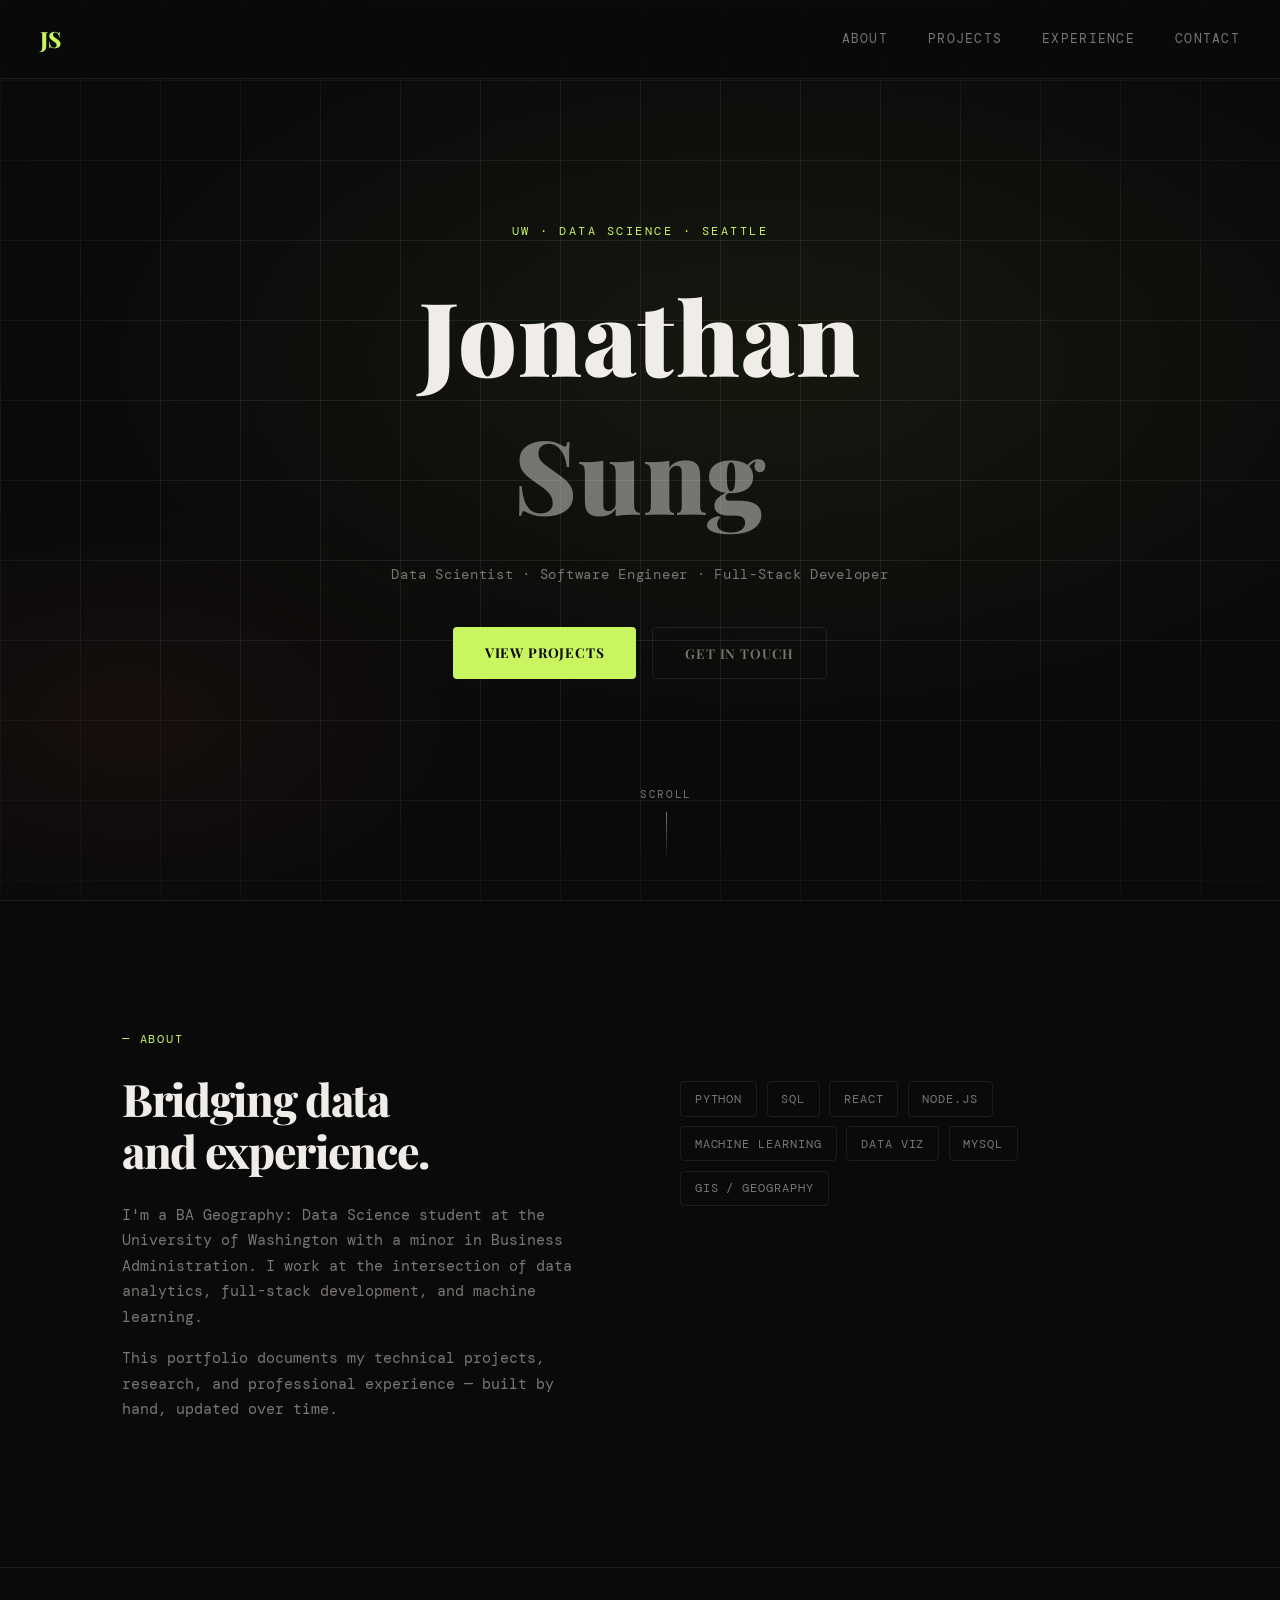
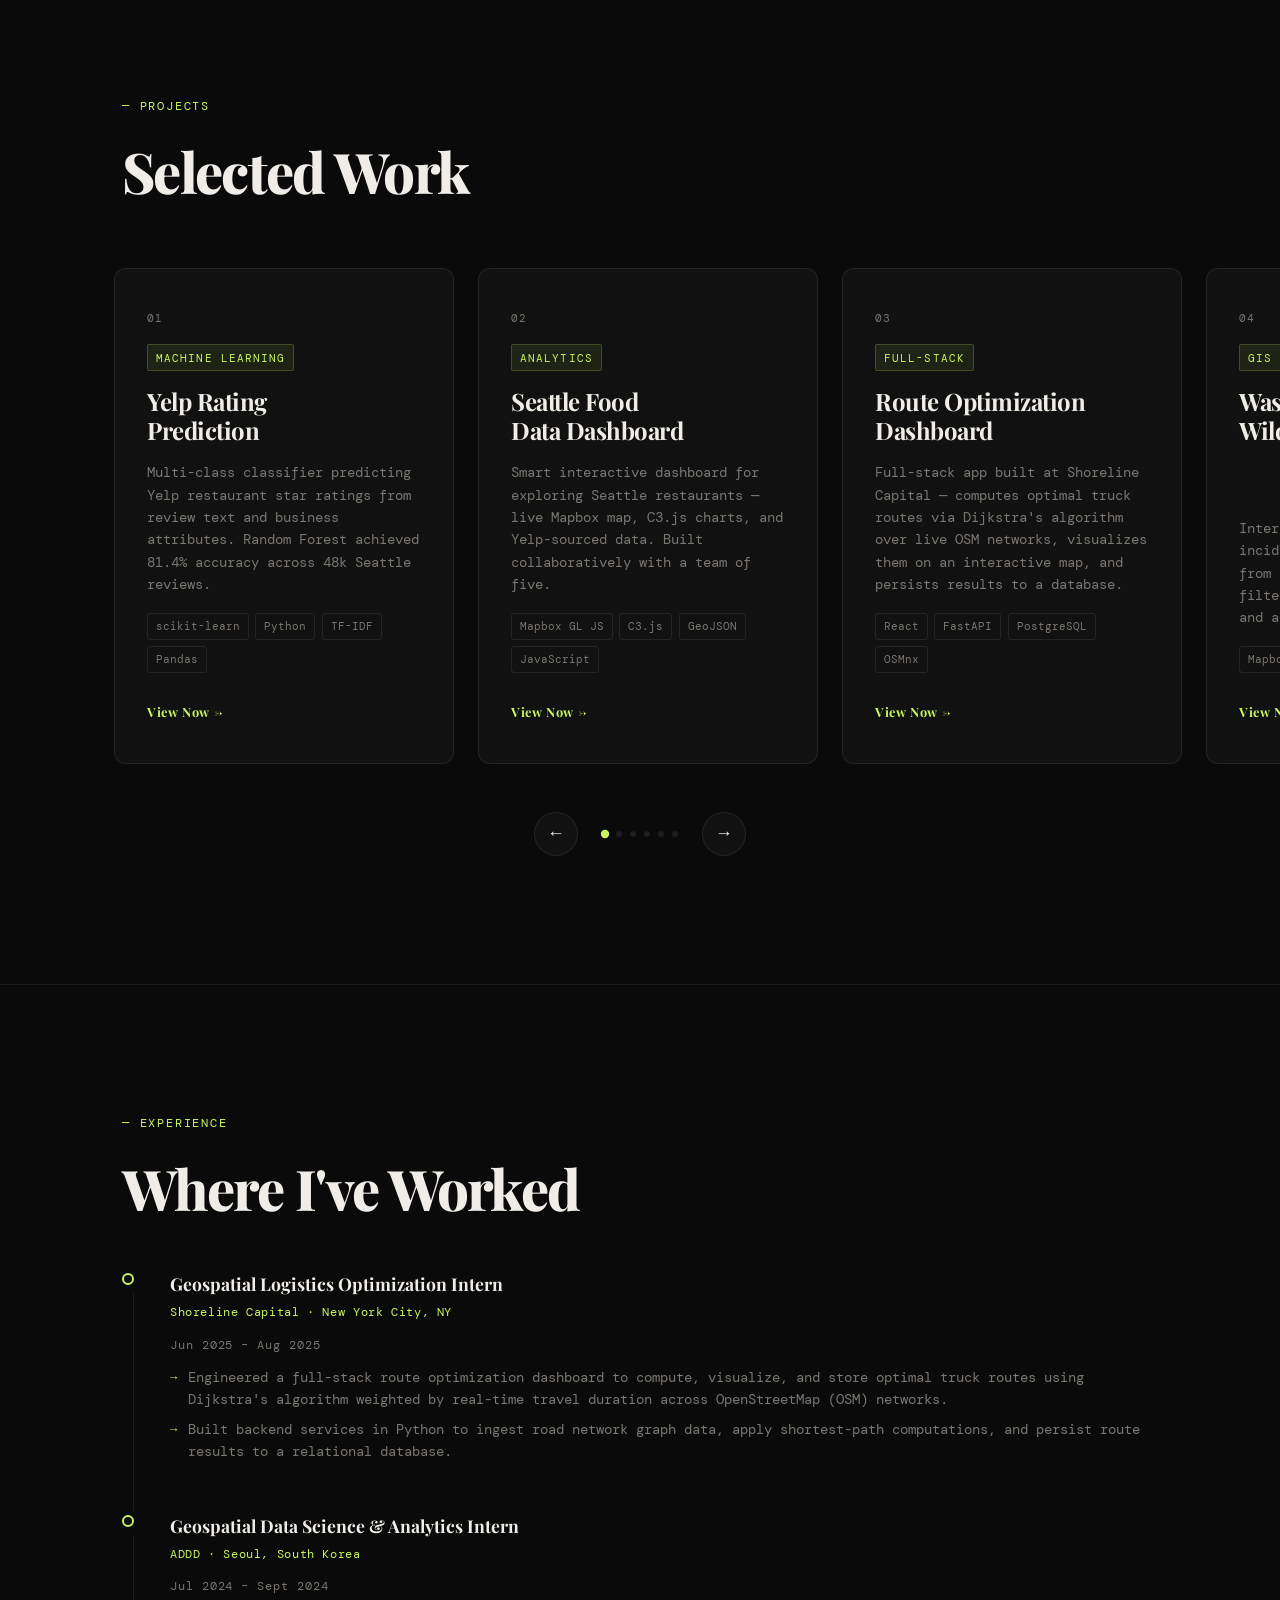
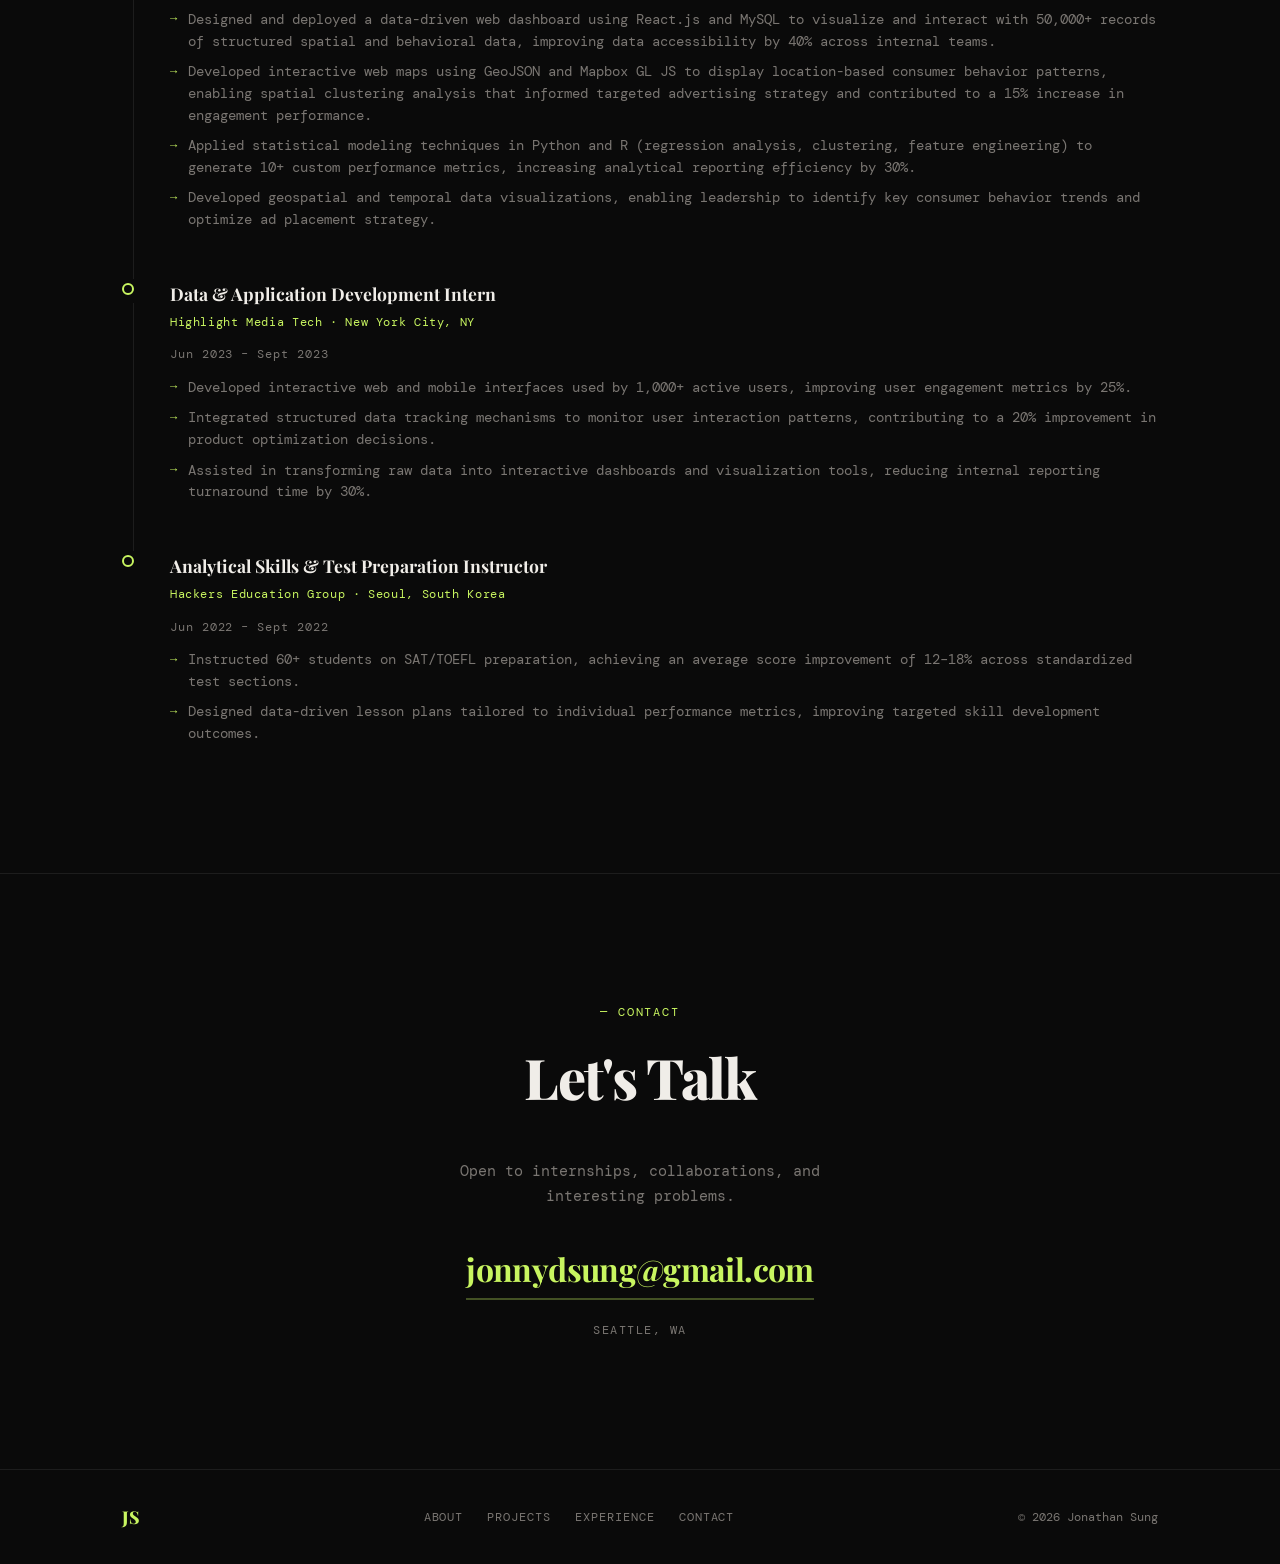
==== index.html @ 372e8bd2 "portfolio work and project update" ====
<!DOCTYPE html>
<html lang="en">
<head>
  <meta charset="UTF-8" />
  <meta name="viewport" content="width=device-width, initial-scale=1" />
  <title>Jonathan Sung — Portfolio</title>
  <link rel="preconnect" href="https://fonts.googleapis.com" />
  <link rel="preconnect" href="https://fonts.gstatic.com" crossorigin />
  <link href="https://fonts.googleapis.com/css2?family=Playfair+Display:ital,wght@0,700;0,800;0,900;1,700&family=DM+Mono:ital,wght@0,300;0,400;1,300&display=swap" rel="stylesheet" />
  <link rel="stylesheet" href="css/style.css" />
</head>
<body>
<div class="site-wrapper">

  <!-- NAV -->
  <nav class="nav" id="nav">
    <a href="index.html" class="nav-logo">JS</a>
    <ul class="nav-links">
      <li><a href="#about">About</a></li>
      <li><a href="#projects">Projects</a></li>
      <li><a href="#experience">Experience</a></li>
      <li><a href="#contact">Contact</a></li>
    </ul>
    <button class="nav-toggle" id="navToggle" aria-label="Toggle menu">
      <span></span><span></span><span></span>
    </button>
  </nav>

  <!-- MOBILE MENU -->
  <div class="mobile-menu" id="mobileMenu">
    <ul>
      <li><a href="#about" class="mobile-link">About</a></li>
      <li><a href="#projects" class="mobile-link">Projects</a></li>
      <li><a href="#experience" class="mobile-link">Experience</a></li>
      <li><a href="#contact" class="mobile-link">Contact</a></li>
    </ul>
  </div>

  <!-- HERO -->
  <header class="hero" id="home">
    <div class="hero-bg">
      <div class="grid-overlay"></div>
    </div>
    <div class="hero-content">
      <p class="hero-eyebrow reveal">UW · Data Science · Seattle</p>
      <h1 class="hero-name reveal delay-1">Jonathan<br/><span class="hero-name-dim">Sung</span></h1>
      <p class="hero-tagline reveal delay-2">Data Scientist · Software Engineer · Full-Stack Developer</p>
      <div class="hero-cta reveal delay-3">
        <a href="#projects" class="btn-primary">View Projects</a>
        <a href="#contact" class="btn-outline">Get in Touch</a>
      </div>
    </div>
    <div class="hero-scroll reveal delay-4">
      <span>scroll</span>
      <div class="scroll-line"></div>
    </div>
  </header>

  <!-- ABOUT -->
  <section class="about" id="about">
    <div class="container">
      <div class="section-label">— About</div>
      <div class="about-grid">
        <div class="about-text">
          <h2>Bridging data<br/>and experience.</h2>
          <p>I'm a BA Geography: Data Science student at the University of Washington with a minor in Business Administration. I work at the intersection of data analytics, full-stack development, and machine learning.</p>
          <p>This portfolio documents my technical projects, research, and professional experience — built by hand, updated over time.</p>
        </div>
        <div class="about-skills">
          <div class="skill-tag">Python</div>
          <div class="skill-tag">SQL</div>
          <div class="skill-tag">React</div>
          <div class="skill-tag">Node.js</div>
          <div class="skill-tag">Machine Learning</div>
          <div class="skill-tag">Data Viz</div>
          <div class="skill-tag">MySQL</div>
          <div class="skill-tag">GIS / Geography</div>
        </div>
      </div>
    </div>
  </section>

  <!-- PROJECTS CAROUSEL -->
  <section class="projects" id="projects">
    <div class="container">
      <div class="section-label">— Projects</div>
      <h2 class="section-title">Selected Work</h2>
    </div>

    <div class="carousel-wrapper">
      <div class="carousel-track" id="carouselTrack">

        <div class="project-card" data-index="0">
          <div class="card-number">01</div>
          <div class="card-tag">Machine Learning</div>
          <h3>Yelp Rating<br/>Prediction</h3>
          <p>Multi-class classifier predicting Yelp restaurant star ratings from review text and business attributes. Random Forest achieved 81.4% accuracy across 48k Seattle reviews.</p>
          <div class="card-stack">
            <span>scikit-learn</span><span>Python</span><span>TF-IDF</span><span>Pandas</span>
          </div>
          <a href="pages/project-ml.html" class="card-btn">View Now →</a>
        </div>

        <div class="project-card" data-index="1">
          <div class="card-number">02</div>
          <div class="card-tag">Analytics</div>
          <h3>Seattle Food<br/>Data Dashboard</h3>
          <p>Smart interactive dashboard for exploring Seattle restaurants — live Mapbox map, C3.js charts, and Yelp-sourced data. Built collaboratively with a team of five.</p>
          <div class="card-stack">
            <span>Mapbox GL JS</span><span>C3.js</span><span>GeoJSON</span><span>JavaScript</span>
          </div>
          <a href="pages/project-dashboard.html" class="card-btn">View Now →</a>
        </div>

        <div class="project-card" data-index="2">
          <div class="card-number">03</div>
          <div class="card-tag">Full-Stack</div>
          <h3>Route Optimization<br/>Dashboard</h3>
          <p>Full-stack app built at Shoreline Capital — computes optimal truck routes via Dijkstra's algorithm over live OSM networks, visualizes them on an interactive map, and persists results to a database.</p>
          <div class="card-stack">
            <span>React</span><span>FastAPI</span><span>PostgreSQL</span><span>OSMnx</span>
          </div>
          <a href="pages/project-fullstack.html" class="card-btn">View Now →</a>
        </div>

        <div class="project-card" data-index="3">
          <div class="card-number">04</div>
          <div class="card-tag">GIS / Geography</div>
          <h3>Washington State<br/>Wildfires Map</h3>
          <p>Interactive web map of wildfire incidents across Washington State from 2008–2025, with year filtering, color-coded fire sizes, and a linked incident table.</p>
          <div class="card-stack">
            <span>Mapbox GL JS</span><span>GeoJSON</span><span>JavaScript</span>
          </div>
          <a href="pages/project-geo.html" class="card-btn">View Now →</a>
        </div>

        <div class="project-card" data-index="4">
          <div class="card-number">05</div>
          <div class="card-tag">GIS / Geography</div>
          <h3>US COVID-19<br/>Choropleth Map</h3>
          <p>County-level choropleth map of 2020 US COVID-19 rates built with Mapbox GL JS, GeoJSON, and an Albers Equal Area projection. Hover tooltips, color legend, and two live map views.</p>
          <div class="card-stack">
            <span>Mapbox GL JS</span><span>GeoJSON</span><span>JavaScript</span>
          </div>
          <a href="pages/project-covidmap.html" class="card-btn">View Now →</a>
        </div>

        <div class="project-card" data-index="5">
          <div class="card-number">06</div>
          <div class="card-tag">GIS / Geography</div>
          <h3>GreenSpace<br/>Finder</h3>
          <p>Community WebGIS app for discovering Seattle parks, trails, and gardens — with walking distances, amenity filters, and accessibility planning powered by Mapbox and Turf.js.</p>
          <div class="card-stack">
            <span>Mapbox GL JS</span><span>Turf.js</span><span>GeoJSON</span>
          </div>
          <a href="pages/project-greenspace.html" class="card-btn">View Now →</a>
        </div>

      </div>

      <!-- Controls -->
      <div class="carousel-controls">
        <button class="carousel-btn" id="prevBtn" aria-label="Previous">&#8592;</button>
        <div class="carousel-dots" id="carouselDots"></div>
        <button class="carousel-btn" id="nextBtn" aria-label="Next">&#8594;</button>
      </div>
    </div>
  </section>

  <!-- EXPERIENCE -->
  <section class="experience" id="experience">
    <div class="container">
      <div class="section-label">— Experience</div>
      <h2 class="section-title">Where I've Worked</h2>
      <div class="timeline">

        <!-- Shoreline Capital -->
        <div class="timeline-item">
          <div class="timeline-marker"></div>
          <div class="timeline-body">
            <div class="timeline-role">Geospatial Logistics Optimization Intern</div>
            <div class="timeline-company">Shoreline Capital · New York City, NY</div>
            <div class="timeline-date">Jun 2025 – Aug 2025</div>
            <ul class="timeline-bullets">
              <li>Engineered a full-stack route optimization dashboard to compute, visualize, and store optimal truck routes using Dijkstra's algorithm weighted by real-time travel duration across OpenStreetMap (OSM) networks.</li>
              <li>Built backend services in Python to ingest road network graph data, apply shortest-path computations, and persist route results to a relational database.</li>
            </ul>
          </div>
        </div>

        <!-- ADDD -->
        <div class="timeline-item">
          <div class="timeline-marker"></div>
          <div class="timeline-body">
            <div class="timeline-role">Geospatial Data Science &amp; Analytics Intern</div>
            <div class="timeline-company">ADDD · Seoul, South Korea</div>
            <div class="timeline-date">Jul 2024 – Sept 2024</div>
            <ul class="timeline-bullets">
              <li>Designed and deployed a data-driven web dashboard using React.js and MySQL to visualize and interact with 50,000+ records of structured spatial and behavioral data, improving data accessibility by 40% across internal teams.</li>
              <li>Developed interactive web maps using GeoJSON and Mapbox GL JS to display location-based consumer behavior patterns, enabling spatial clustering analysis that informed targeted advertising strategy and contributed to a 15% increase in engagement performance.</li>
              <li>Applied statistical modeling techniques in Python and R (regression analysis, clustering, feature engineering) to generate 10+ custom performance metrics, increasing analytical reporting efficiency by 30%.</li>
              <li>Developed geospatial and temporal data visualizations, enabling leadership to identify key consumer behavior trends and optimize ad placement strategy.</li>
            </ul>
          </div>
        </div>

        <!-- Highlight Media Tech -->
        <div class="timeline-item">
          <div class="timeline-marker"></div>
          <div class="timeline-body">
            <div class="timeline-role">Data &amp; Application Development Intern</div>
            <div class="timeline-company">Highlight Media Tech · New York City, NY</div>
            <div class="timeline-date">Jun 2023 – Sept 2023</div>
            <ul class="timeline-bullets">
              <li>Developed interactive web and mobile interfaces used by 1,000+ active users, improving user engagement metrics by 25%.</li>
              <li>Integrated structured data tracking mechanisms to monitor user interaction patterns, contributing to a 20% improvement in product optimization decisions.</li>
              <li>Assisted in transforming raw data into interactive dashboards and visualization tools, reducing internal reporting turnaround time by 30%.</li>
            </ul>
          </div>
        </div>

        <!-- Hackers Education Group -->
        <div class="timeline-item">
          <div class="timeline-marker"></div>
          <div class="timeline-body">
            <div class="timeline-role">Analytical Skills &amp; Test Preparation Instructor</div>
            <div class="timeline-company">Hackers Education Group · Seoul, South Korea</div>
            <div class="timeline-date">Jun 2022 – Sept 2022</div>
            <ul class="timeline-bullets">
              <li>Instructed 60+ students on SAT/TOEFL preparation, achieving an average score improvement of 12–18% across standardized test sections.</li>
              <li>Designed data-driven lesson plans tailored to individual performance metrics, improving targeted skill development outcomes.</li>
            </ul>
          </div>
        </div>

      </div>
    </div>
  </section>

  <!-- CONTACT -->
  <section class="contact" id="contact">
    <div class="container">
      <div class="section-label">— Contact</div>
      <h2 class="section-title">Let's Talk</h2>
      <p class="contact-sub">Open to internships, collaborations, and interesting problems.</p>
      <a href="mailto:jonnydsung@gmail.com" class="contact-email">jonnydsung@gmail.com</a>
      <p class="contact-location">Seattle, WA</p>
    </div>
  </section>

  <!-- FOOTER -->
  <footer class="footer">
    <div class="container footer-inner">
      <span class="footer-logo">JS</span>
      <nav class="footer-nav">
        <a href="#about">About</a>
        <a href="#projects">Projects</a>
        <a href="#experience">Experience</a>
        <a href="#contact">Contact</a>
      </nav>
      <span class="footer-copy">© 2026 Jonathan Sung</span>
    </div>
  </footer>

</div><!-- /.site-wrapper -->
  <script src="js/main.js"></script>
</body>
</html>
---- css/style.css ----
/* ── Reset & Base ──────────────────────────────── */
*, *::before, *::after { box-sizing: border-box; margin: 0; padding: 0; }

:root {
  --bg: #0a0a0a;
  --surface: #111111;
  --surface2: #1a1a1a;
  --border: rgba(255,255,255,0.08);
  --text: #f0ede8;
  --muted: #7a7672;
  --accent: #c8f560;
  --accent2: #f56040;
  --font-display: 'Playfair Display', serif;
  --font-mono: 'DM Mono', monospace;
  --radius: 12px;
  --transition: 0.35s cubic-bezier(0.4, 0, 0.2, 1);
}

html { scroll-behavior: smooth; }

body {
  background: var(--bg);
  color: var(--text);
  font-family: var(--font-mono);
  font-size: 15px;
  line-height: 1.7;
  /* overflow-x:hidden intentionally NOT set here — on body it creates an implicit
     block formatting context that also clips overflow-y, cutting descenders (g, y)
     on large headings. Use overflow-x:clip on .site-wrapper instead. */
}
.site-wrapper {
  /* overflow:clip does NOT create a BFC, so no accidental y-axis clipping */
  overflow-x: clip;
  width: 100%;
}

a { color: inherit; text-decoration: none; }
.container { max-width: 1100px; margin: 0 auto; padding: 0 2rem; }

/* ── Nav ────────────────────────────────────────── */
.nav {
  position: fixed; top: 0; left: 0; right: 0; z-index: 100;
  display: flex; align-items: center; justify-content: space-between;
  padding: 1.25rem 2.5rem;
  background: rgba(10,10,10,0.85);
  backdrop-filter: blur(14px);
  border-bottom: 1px solid var(--border);
  transition: var(--transition);
}
.nav.scrolled { padding: 0.9rem 2.5rem; }
.nav-logo {
  font-family: var(--font-display);
  font-size: 1.4rem;
  font-weight: 800;
  color: var(--accent);
  letter-spacing: -0.02em;
}
.nav-links { display: flex; gap: 2.5rem; list-style: none; }
.nav-links a {
  font-family: var(--font-mono);
  font-size: 0.8rem;
  letter-spacing: 0.1em;
  text-transform: uppercase;
  color: var(--muted);
  transition: color var(--transition);
}
.nav-links a:hover { color: var(--accent); }

.nav-toggle {
  display: none; flex-direction: column; gap: 5px;
  background: none; border: none; cursor: pointer; padding: 4px;
}
.nav-toggle span {
  display: block; width: 24px; height: 2px;
  background: var(--text);
  transition: var(--transition);
}

/* ── Mobile Menu ───────────────────────────────── */
.mobile-menu {
  position: fixed; top: 0; left: 0; right: 0; bottom: 0;
  z-index: 99; background: var(--bg);
  display: flex; align-items: center; justify-content: center;
  opacity: 0; pointer-events: none;
  transition: opacity var(--transition);
}
.mobile-menu.open { opacity: 1; pointer-events: all; }
.mobile-menu ul { list-style: none; text-align: center; }
.mobile-menu ul li { margin: 1.5rem 0; }
.mobile-link {
  font-family: var(--font-display);
  font-size: 2.5rem;
  font-weight: 700;
  color: var(--text);
  transition: color var(--transition);
}
.mobile-link:hover { color: var(--accent); }

/* ── Hero ───────────────────────────────────────── */
.hero {
  position: relative; min-height: 100vh;
  display: flex; align-items: center; justify-content: center;
  /* overflow removed — was clipping descenders on hero-name */
  padding: 0 2rem;
}
.hero-bg {
  position: absolute; inset: 0; overflow: hidden; /* overflow isolated here */
  background: radial-gradient(ellipse 80% 60% at 60% 40%, rgba(200,245,96,0.06) 0%, transparent 70%),
              radial-gradient(ellipse 50% 40% at 10% 80%, rgba(245,96,64,0.05) 0%, transparent 60%);
}
.grid-overlay {
  position: absolute; inset: 0;
  background-image:
    linear-gradient(var(--border) 1px, transparent 1px),
    linear-gradient(90deg, var(--border) 1px, transparent 1px);
  background-size: 80px 80px;
  mask-image: radial-gradient(ellipse 90% 80% at 50% 50%, black 30%, transparent 100%);
}
.hero-content {
  position: relative; z-index: 2;
  width: 100%;
  max-width: 100%;
  text-align: center;
  padding: 0 2rem;
}
.hero-eyebrow {
  font-family: var(--font-mono);
  font-size: 0.78rem;
  letter-spacing: 0.2em;
  text-transform: uppercase;
  color: var(--accent);
  margin-bottom: 1.5rem;
}
.hero-name {
  font-family: var(--font-display);
  font-size: clamp(3rem, 8vw, 7rem);
  font-weight: 900;
  /* line-height: 1.35 gives descenders (g, y, j) full clearance below baseline */
  line-height: 1.35;
  letter-spacing: 0.01em;
  margin-bottom: 1.25rem;
  color: var(--text);
  text-align: center;
  width: 100%;
  overflow: visible;
  display: block;
}
.hero-name-dim { opacity: 0.45; }
.hero-tagline {
  font-size: 0.9rem; color: var(--muted);
  letter-spacing: 0.05em; margin-bottom: 2.5rem;
}
.hero-cta { display: flex; gap: 1rem; justify-content: center; flex-wrap: wrap; }

.btn-primary {
  background: var(--accent); color: #0a0a0a;
  font-family: var(--font-display); font-weight: 700;
  font-size: 0.85rem; letter-spacing: 0.06em; text-transform: uppercase;
  padding: 0.85rem 2rem; border-radius: 4px;
  transition: transform 0.2s, box-shadow 0.2s;
}
.btn-primary:hover { transform: translateY(-2px); box-shadow: 0 8px 24px rgba(200,245,96,0.3); }

.btn-outline {
  border: 1px solid var(--border);
  font-family: var(--font-display); font-weight: 600;
  font-size: 0.85rem; letter-spacing: 0.06em; text-transform: uppercase;
  padding: 0.85rem 2rem; border-radius: 4px; color: var(--muted);
  transition: border-color var(--transition), color var(--transition);
}
.btn-outline:hover { border-color: var(--text); color: var(--text); }

.hero-scroll {
  position: absolute; bottom: 2.5rem; left: 50%; transform: translateX(-50%);
  display: flex; flex-direction: column; align-items: center; gap: 0.5rem;
  color: var(--muted); font-size: 0.7rem; letter-spacing: 0.15em; text-transform: uppercase;
}
.scroll-line {
  width: 1px; height: 48px;
  background: linear-gradient(to bottom, var(--muted), transparent);
  animation: scrollPulse 2s ease-in-out infinite;
}
@keyframes scrollPulse {
  0%, 100% { opacity: 0.4; transform: scaleY(1); }
  50% { opacity: 1; transform: scaleY(1.2); }
}

/* ── Section shared ─────────────────────────────── */
.section-label {
  font-family: var(--font-mono); font-size: 0.75rem;
  letter-spacing: 0.15em; text-transform: uppercase;
  color: var(--accent); margin-bottom: 1.5rem;
}
.section-title {
  font-family: var(--font-display);
  font-size: clamp(2rem, 5vw, 3.5rem);
  font-weight: 800; letter-spacing: -0.03em;
  /* FIX: line-height with padding-bottom prevents descender clipping on section titles */
  line-height: 1.1;
  padding-bottom: 0.05em;
  margin-bottom: 3rem;
}

/* ── About ──────────────────────────────────────── */
.about {
  padding: 8rem 0;
  border-top: 1px solid var(--border);
}
.about-grid {
  display: grid; grid-template-columns: 1fr 1fr; gap: 5rem; align-items: start;
}
.about-text h2 {
  font-family: var(--font-display);
  font-size: clamp(1.8rem, 4vw, 2.8rem);
  font-weight: 800; letter-spacing: -0.03em;
  line-height: 1.15;
  padding-bottom: 0.05em; /* FIX: descender safety */
  margin-bottom: 1.5rem;
}
.about-text p { color: var(--muted); margin-bottom: 1rem; }
.about-skills {
  display: flex; flex-wrap: wrap; gap: 0.6rem; align-content: start; padding-top: 0.5rem;
}
.skill-tag {
  font-family: var(--font-mono); font-size: 0.75rem;
  letter-spacing: 0.08em; text-transform: uppercase;
  border: 1px solid var(--border); border-radius: 4px;
  padding: 0.4rem 0.85rem; color: var(--muted);
  transition: border-color var(--transition), color var(--transition);
}
.skill-tag:hover { border-color: var(--accent); color: var(--accent); }

/* ── Projects Carousel ──────────────────────────── */
.projects {
  padding: 8rem 0;
  border-top: 1px solid var(--border);
  /* overflow:hidden removed — it clipped card hover animations and text descenders */
}
.projects .container { margin-bottom: 3rem; }

.carousel-wrapper { position: relative; }

.carousel-track {
  display: flex;
  gap: 1.5rem;
  padding: 1rem 2rem 2rem;
  overflow-x: auto;
  scroll-behavior: smooth;
  scrollbar-width: none;
  cursor: grab;
  -webkit-overflow-scrolling: touch;
}
.carousel-track::-webkit-scrollbar { display: none; }
.carousel-track.grabbing { cursor: grabbing; }

.carousel-track::before,
.carousel-track::after {
  content: ''; flex: 0 0 calc((100vw - 1100px) / 2 - 2rem);
  min-width: 0;
}

.project-card {
  flex: 0 0 340px;
  background: var(--surface);
  border: 1px solid var(--border);
  border-radius: var(--radius);
  padding: 2.5rem 2rem;
  display: flex; flex-direction: column; gap: 1rem;
  transition: border-color var(--transition), transform var(--transition), box-shadow var(--transition);
  position: relative; overflow: hidden;
}
.project-card::before {
  content: ''; position: absolute;
  top: 0; left: 0; right: 0; height: 2px;
  background: linear-gradient(90deg, var(--accent), transparent);
  opacity: 0; transition: opacity var(--transition);
}
.project-card:hover {
  border-color: rgba(200,245,96,0.25);
  transform: translateY(-4px);
  box-shadow: 0 20px 48px rgba(0,0,0,0.5);
}
.project-card:hover::before { opacity: 1; }

.card-number {
  font-family: var(--font-mono); font-size: 0.7rem;
  color: var(--muted); letter-spacing: 0.1em;
}
.card-tag {
  display: inline-block;
  font-family: var(--font-mono); font-size: 0.68rem;
  letter-spacing: 0.1em; text-transform: uppercase;
  color: var(--accent); background: rgba(200,245,96,0.08);
  border: 1px solid rgba(200,245,96,0.2);
  border-radius: 2px; padding: 0.2rem 0.5rem;
  width: fit-content;
}
.project-card h3 {
  font-family: var(--font-display);
  font-size: 1.5rem; font-weight: 700;
  line-height: 1.2; letter-spacing: -0.02em; /* FIX: was 1.15, nudged up */
  padding-bottom: 0.05em; /* FIX: descender safety */
  flex-grow: 1;
}
.project-card p { color: var(--muted); font-size: 0.85rem; line-height: 1.65; }
.card-stack { display: flex; flex-wrap: wrap; gap: 0.4rem; margin-top: auto; }
.card-stack span {
  font-family: var(--font-mono); font-size: 0.68rem;
  color: var(--muted); border: 1px solid var(--border);
  border-radius: 3px; padding: 0.2rem 0.5rem;
}
.card-btn {
  display: inline-block; margin-top: 0.75rem;
  font-family: var(--font-display); font-weight: 700;
  font-size: 0.8rem; letter-spacing: 0.05em;
  color: var(--accent);
  transition: letter-spacing var(--transition);
}
.card-btn:hover { letter-spacing: 0.12em; }

/* Carousel controls */
.carousel-controls {
  display: flex; align-items: center; justify-content: center;
  gap: 1.5rem; padding: 1rem 0 0;
}
.carousel-btn {
  width: 44px; height: 44px;
  background: var(--surface); border: 1px solid var(--border);
  border-radius: 50%; color: var(--text);
  font-size: 1.1rem; cursor: pointer;
  display: flex; align-items: center; justify-content: center;
  transition: background var(--transition), border-color var(--transition);
}
.carousel-btn:hover { background: var(--surface2); border-color: var(--accent); color: var(--accent); }
.carousel-dots { display: flex; gap: 0.5rem; }
.dot {
  width: 6px; height: 6px; border-radius: 50%;
  background: var(--border); cursor: pointer;
  transition: background var(--transition), transform var(--transition);
}
.dot.active { background: var(--accent); transform: scale(1.4); }

/* ── Experience ─────────────────────────────────── */
.experience {
  padding: 8rem 0;
  border-top: 1px solid var(--border);
}
.timeline { display: flex; flex-direction: column; gap: 0; }
.timeline-item {
  display: grid; grid-template-columns: 24px 1fr;
  gap: 1.5rem; padding-bottom: 3rem; position: relative;
}
.timeline-item:last-child { padding-bottom: 0; }
.timeline-item:not(:last-child)::after {
  content: '';
  position: absolute; left: 11px; top: 24px; bottom: 0;
  width: 1px; background: var(--border);
}
.timeline-marker {
  width: 12px; height: 12px; border-radius: 50%;
  border: 2px solid var(--accent); background: var(--bg);
  margin-top: 4px; flex-shrink: 0;
}
.timeline-role {
  font-family: var(--font-display); font-weight: 700;
  font-size: 1.1rem; margin-bottom: 0.2rem;
}
.timeline-company {
  font-family: var(--font-mono); font-size: 0.78rem;
  color: var(--accent); letter-spacing: 0.05em;
  margin-bottom: 0.75rem;
}
.timeline-body p { color: var(--muted); font-size: 0.88rem; }
.timeline-date {
  font-family: var(--font-mono); font-size: 0.72rem;
  color: var(--muted); letter-spacing: 0.08em;
  margin-bottom: 0.75rem;
}
.timeline-bullets {
  list-style: none; padding: 0; margin: 0;
  display: flex; flex-direction: column; gap: 0.55rem;
}
.timeline-bullets li {
  color: var(--muted); font-size: 0.85rem; line-height: 1.6;
  padding-left: 1.1rem; position: relative;
}
.timeline-bullets li::before {
  content: "\2192";
  position: absolute; left: 0;
  color: var(--accent); font-size: 0.75rem;
  top: 0.05em;
}

/* ── Contact ────────────────────────────────────── */
.contact {
  padding: 8rem 0;
  border-top: 1px solid var(--border);
  text-align: center;
}
.contact-sub { color: var(--muted); max-width: 420px; margin: 0 auto 2rem; }
.contact-email {
  display: inline-block;
  font-family: var(--font-display); font-weight: 700;
  font-size: clamp(1.2rem, 3vw, 2rem);
  letter-spacing: -0.02em;
  color: var(--accent);
  border-bottom: 2px solid rgba(200,245,96,0.3);
  padding-bottom: 2px;
  transition: border-color var(--transition);
}
.contact-email:hover { border-color: var(--accent); }
.contact-location {
  font-family: var(--font-mono); font-size: 0.78rem;
  color: var(--muted); letter-spacing: 0.12em;
  text-transform: uppercase; margin-top: 1.25rem;
}

/* ── Footer ─────────────────────────────────────── */
.footer {
  border-top: 1px solid var(--border);
  padding: 2rem 0;
}
.footer-inner {
  display: flex; align-items: center; justify-content: space-between; flex-wrap: wrap; gap: 1rem;
}
.footer-logo {
  font-family: var(--font-display); font-weight: 800;
  font-size: 1.1rem; color: var(--accent);
}
.footer-nav { display: flex; gap: 1.5rem; }
.footer-nav a {
  font-size: 0.75rem; color: var(--muted); letter-spacing: 0.08em; text-transform: uppercase;
  transition: color var(--transition);
}
.footer-nav a:hover { color: var(--text); }
.footer-copy { font-size: 0.75rem; color: var(--muted); }

/* ── Reveal animations ──────────────────────────── */
.reveal {
  opacity: 0; transform: translateY(24px);
  transition: opacity 0.7s ease, transform 0.7s ease;
}
.reveal.visible { opacity: 1; transform: translateY(0); }
.delay-1 { transition-delay: 0.15s; }
.delay-2 { transition-delay: 0.3s; }
.delay-3 { transition-delay: 0.45s; }
.delay-4 { transition-delay: 0.6s; }

/* ── Responsive ─────────────────────────────────── */
@media (max-width: 768px) {
  .nav-links { display: none; }
  .nav-toggle { display: flex; }
  .about-grid { grid-template-columns: 1fr; gap: 2.5rem; }
  .project-card { flex: 0 0 280px; }
  .carousel-track::before, .carousel-track::after { flex: 0 0 1rem; }
  .footer-inner { flex-direction: column; text-align: center; }
  .footer-nav { justify-content: center; }
}

/* ── Project page styles ────────────────────────── */
.project-hero {
  padding: 10rem 0 5rem;
  border-bottom: 1px solid var(--border);
}
.back-link {
  display: inline-flex; align-items: center; gap: 0.5rem;
  font-family: var(--font-mono); font-size: 0.75rem;
  letter-spacing: 0.12em; text-transform: uppercase;
  color: var(--muted); margin-bottom: 3rem;
  transition: color var(--transition);
}
.back-link:hover { color: var(--accent); }
.project-tag {
  display: inline-block;
  font-family: var(--font-mono); font-size: 0.7rem;
  letter-spacing: 0.12em; text-transform: uppercase;
  color: var(--accent); background: rgba(200,245,96,0.08);
  border: 1px solid rgba(200,245,96,0.2);
  border-radius: 3px; padding: 0.25rem 0.6rem;
  margin-bottom: 1.5rem;
}
.project-title {
  font-family: var(--font-display); font-weight: 800;
  font-size: clamp(2.5rem, 7vw, 5rem);
  letter-spacing: -0.04em;
  line-height: 1.1;
  margin-bottom: 1.5rem;
  color: var(--text);
}
.project-subtitle { color: var(--muted); max-width: 520px; line-height: 1.7; }
.project-meta {
  display: flex; flex-wrap: wrap; gap: 2rem; margin-top: 3rem;
}
.meta-item { display: flex; flex-direction: column; gap: 0.25rem; }
.meta-label {
  font-family: var(--font-mono); font-size: 0.65rem;
  letter-spacing: 0.14em; text-transform: uppercase; color: var(--muted);
}
.meta-value {
  font-family: var(--font-display); font-weight: 700; font-size: 0.95rem;
}
.project-body { padding: 5rem 0; }
.project-body h2 {
  font-family: var(--font-display); font-weight: 800;
  font-size: 1.8rem; letter-spacing: -0.02em;
  line-height: 1.1; padding-bottom: 0.05em;
  margin-bottom: 1rem;
}
.project-body p { color: var(--muted); margin-bottom: 1.5rem; max-width: 680px; }
.placeholder-image {
  width: 100%; aspect-ratio: 16/7;
  background: var(--surface);
  border: 1px solid var(--border); border-radius: var(--radius);
  display: flex; align-items: center; justify-content: center;
  margin: 3rem 0;
  color: var(--muted); font-family: var(--font-mono); font-size: 0.8rem;
  letter-spacing: 0.1em;
}
.tech-list { display: flex; flex-wrap: wrap; gap: 0.6rem; margin-bottom: 3rem; }
.tech-item {
  font-family: var(--font-mono); font-size: 0.75rem;
  border: 1px solid var(--border); border-radius: 4px;
  padding: 0.35rem 0.75rem; color: var(--muted);
}
.project-nav {
  display: flex; justify-content: space-between; align-items: center;
  border-top: 1px solid var(--border); padding: 2.5rem 0;
  margin-top: 4rem;
}
.project-nav a {
  font-family: var(--font-display); font-weight: 700;
  font-size: 0.85rem; letter-spacing: 0.04em; color: var(--muted);
  transition: color var(--transition);
}
.project-nav a:hover { color: var(--accent); }

/* ── Project page extras ────────────────────────── */
.project-live-links {
  display: flex; flex-wrap: wrap; gap: 0.75rem;
  margin: 2rem 0 3rem;
}
.live-link {
  display: inline-flex; align-items: center; gap: 0.5rem;
  font-family: var(--font-display); font-weight: 700;
  font-size: 0.82rem; letter-spacing: 0.05em; text-transform: uppercase;
  background: var(--accent); color: #0a0a0a;
  padding: 0.7rem 1.4rem; border-radius: 4px;
  transition: transform 0.2s, box-shadow 0.2s;
}
.live-link:hover { transform: translateY(-2px); box-shadow: 0 8px 24px rgba(200,245,96,0.3); }
.live-link.outline {
  background: transparent; color: var(--text);
  border: 1px solid var(--border);
}
.live-link.outline:hover { border-color: var(--accent); color: var(--accent); box-shadow: none; }

.project-two-col {
  display: grid; grid-template-columns: 1fr 1fr; gap: 3rem;
  margin-bottom: 3rem;
}
.project-two-col h2 { margin-top: 0; }

.feature-list {
  list-style: none; padding: 0; margin: 0 0 3rem;
  display: flex; flex-direction: column; gap: 0.6rem;
}
.feature-list li {
  color: var(--muted); font-size: 0.88rem; line-height: 1.6;
  padding-left: 1.2rem; position: relative;
}
.feature-list li::before {
  content: "\2192";
  position: absolute; left: 0;
  color: var(--accent); font-size: 0.75rem; top: 0.07em;
}

.credit-block {
  background: var(--surface); border: 1px solid var(--border);
  border-radius: var(--radius); padding: 1.5rem 2rem;
  margin-bottom: 3rem;
}
.credit-block p {
  color: var(--muted); font-size: 0.85rem; margin-bottom: 0.4rem;
}
.credit-block p:last-child { margin-bottom: 0; }
.credit-block a { color: var(--accent); text-decoration: underline; text-underline-offset: 3px; }

.project-body h2 { margin-top: 2.5rem; }
.project-body h2:first-of-type { margin-top: 0; }

@media (max-width: 768px) {
  .project-two-col { grid-template-columns: 1fr; gap: 0; }
}
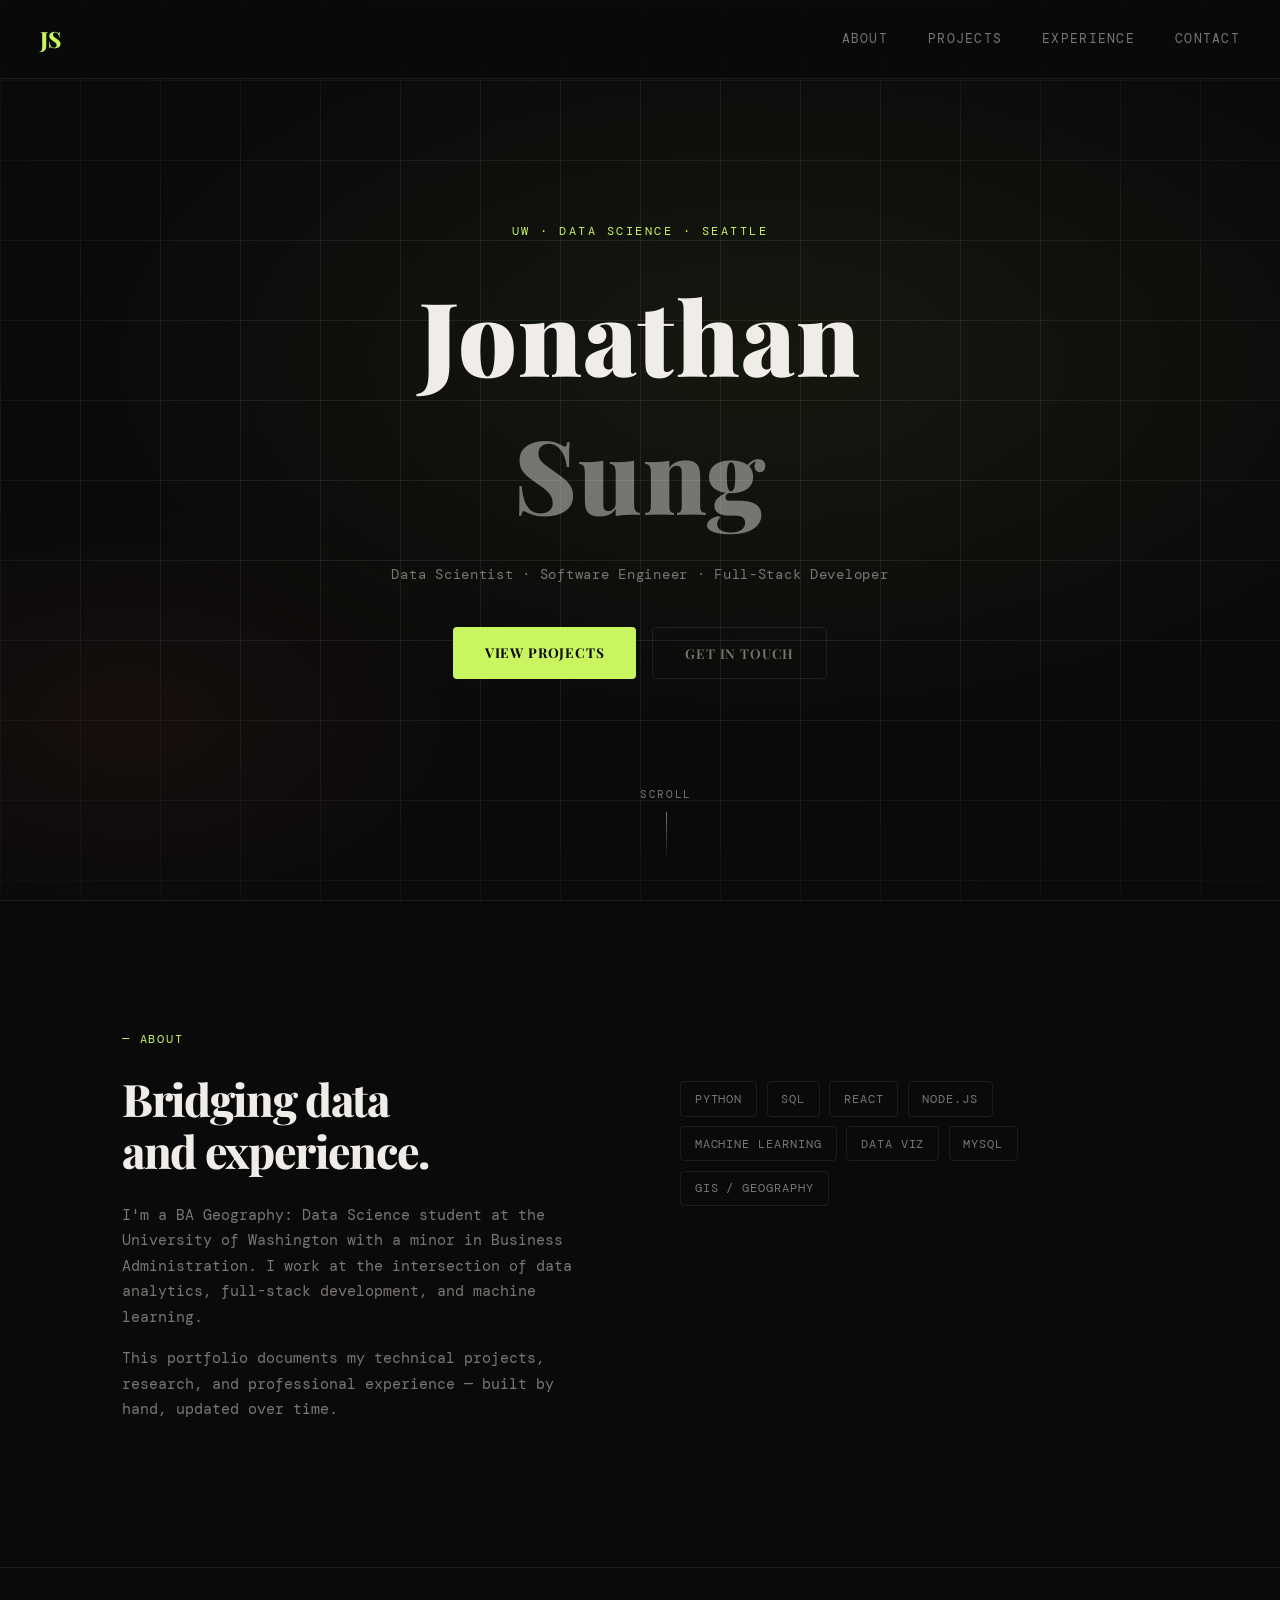
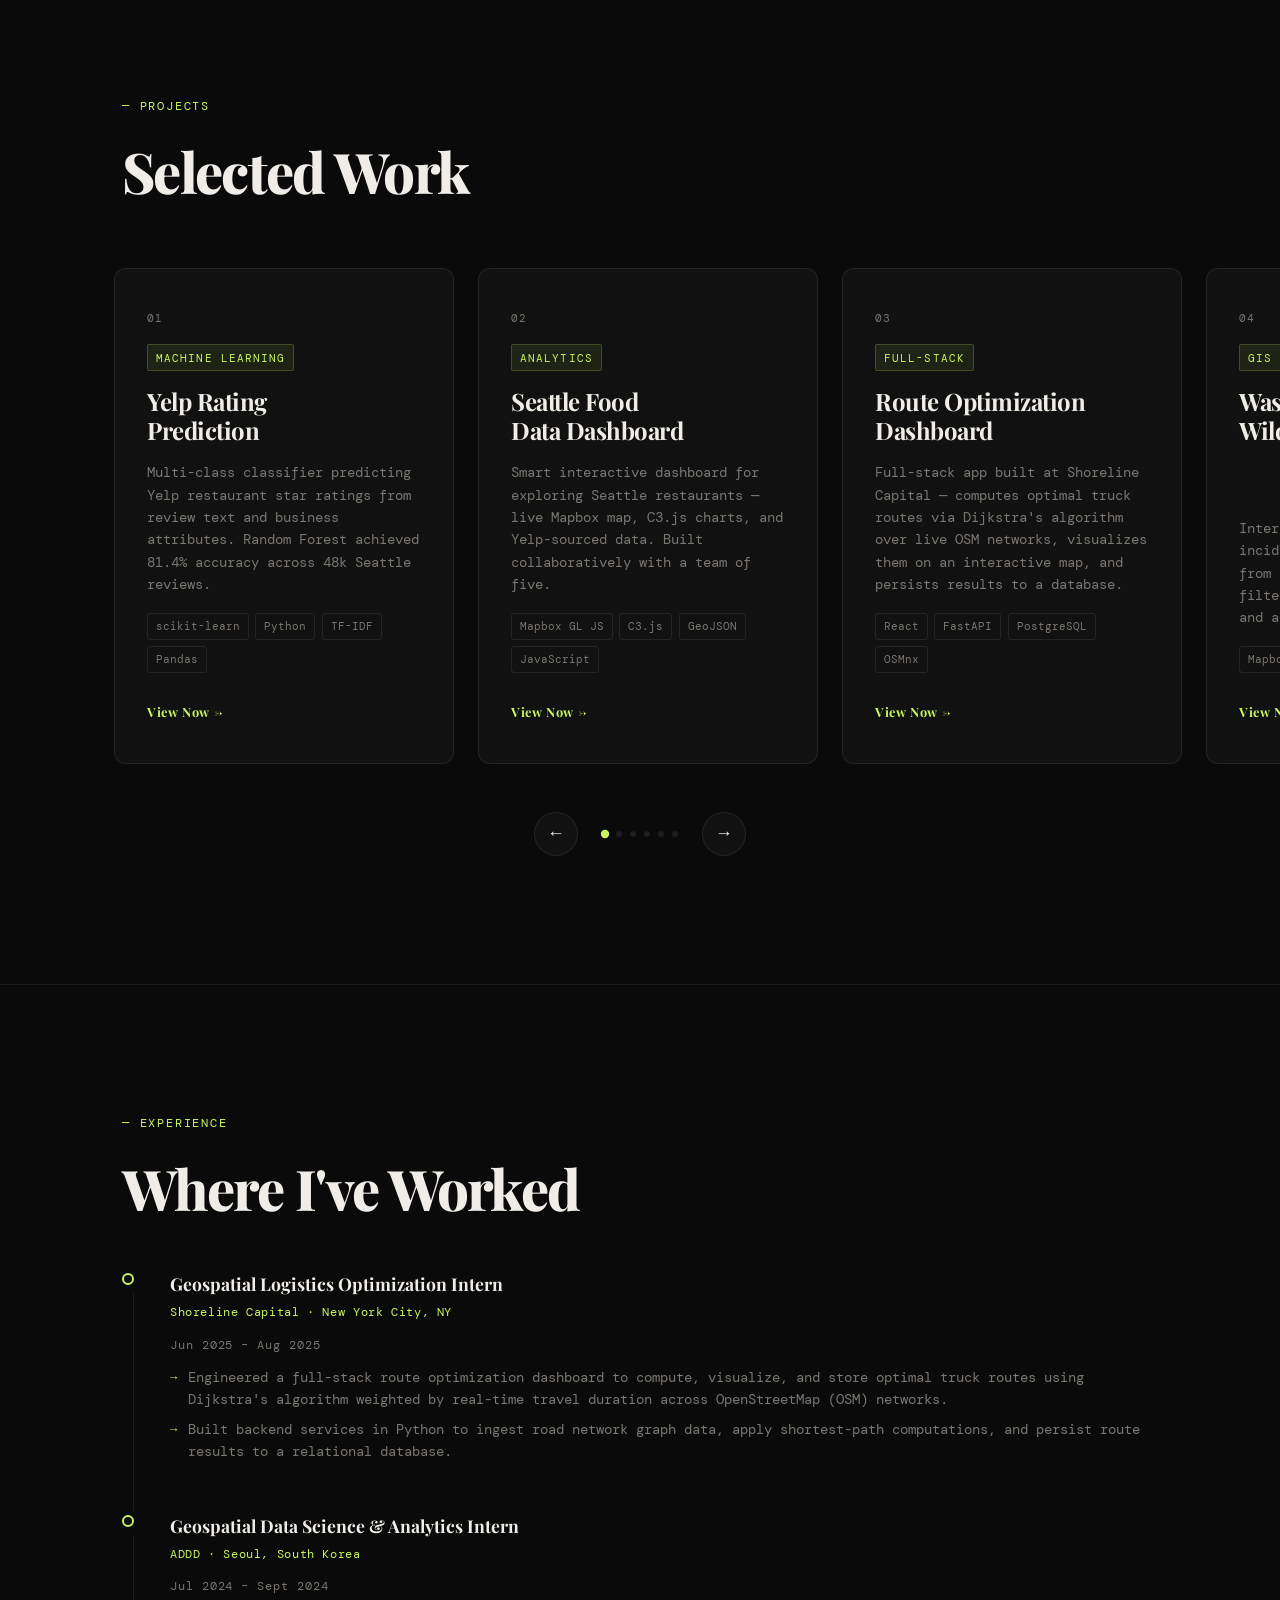
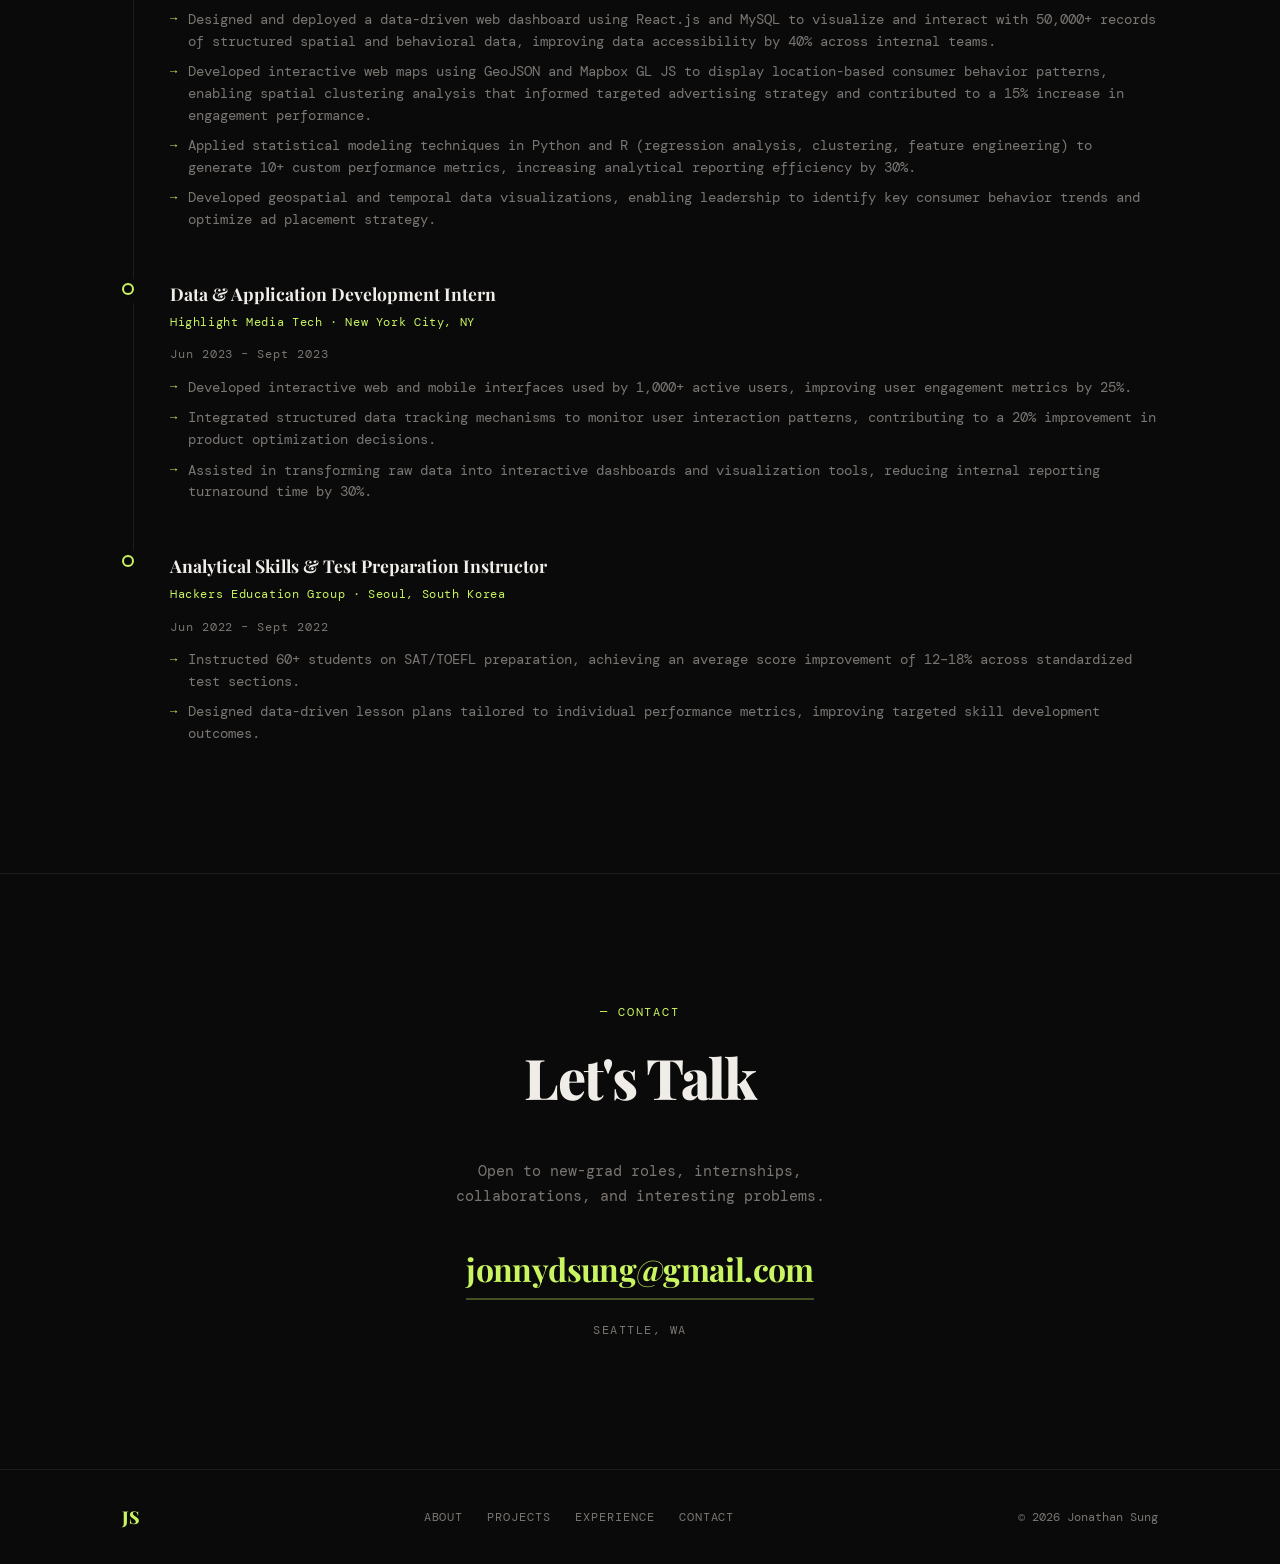
==== commit 2bcb28b4: "change to connect area" ====
--- a/index.html
+++ b/index.html
@@ -242,7 +242,7 @@
     <div class="container">
       <div class="section-label">— Contact</div>
       <h2 class="section-title">Let's Talk</h2>
-      <p class="contact-sub">Open to internships, collaborations, and interesting problems.</p>
+      <p class="contact-sub">Open to new-grad roles, internships, collaborations, and interesting problems.</p>
       <a href="mailto:jonnydsung@gmail.com" class="contact-email">jonnydsung@gmail.com</a>
       <p class="contact-location">Seattle, WA</p>
     </div>
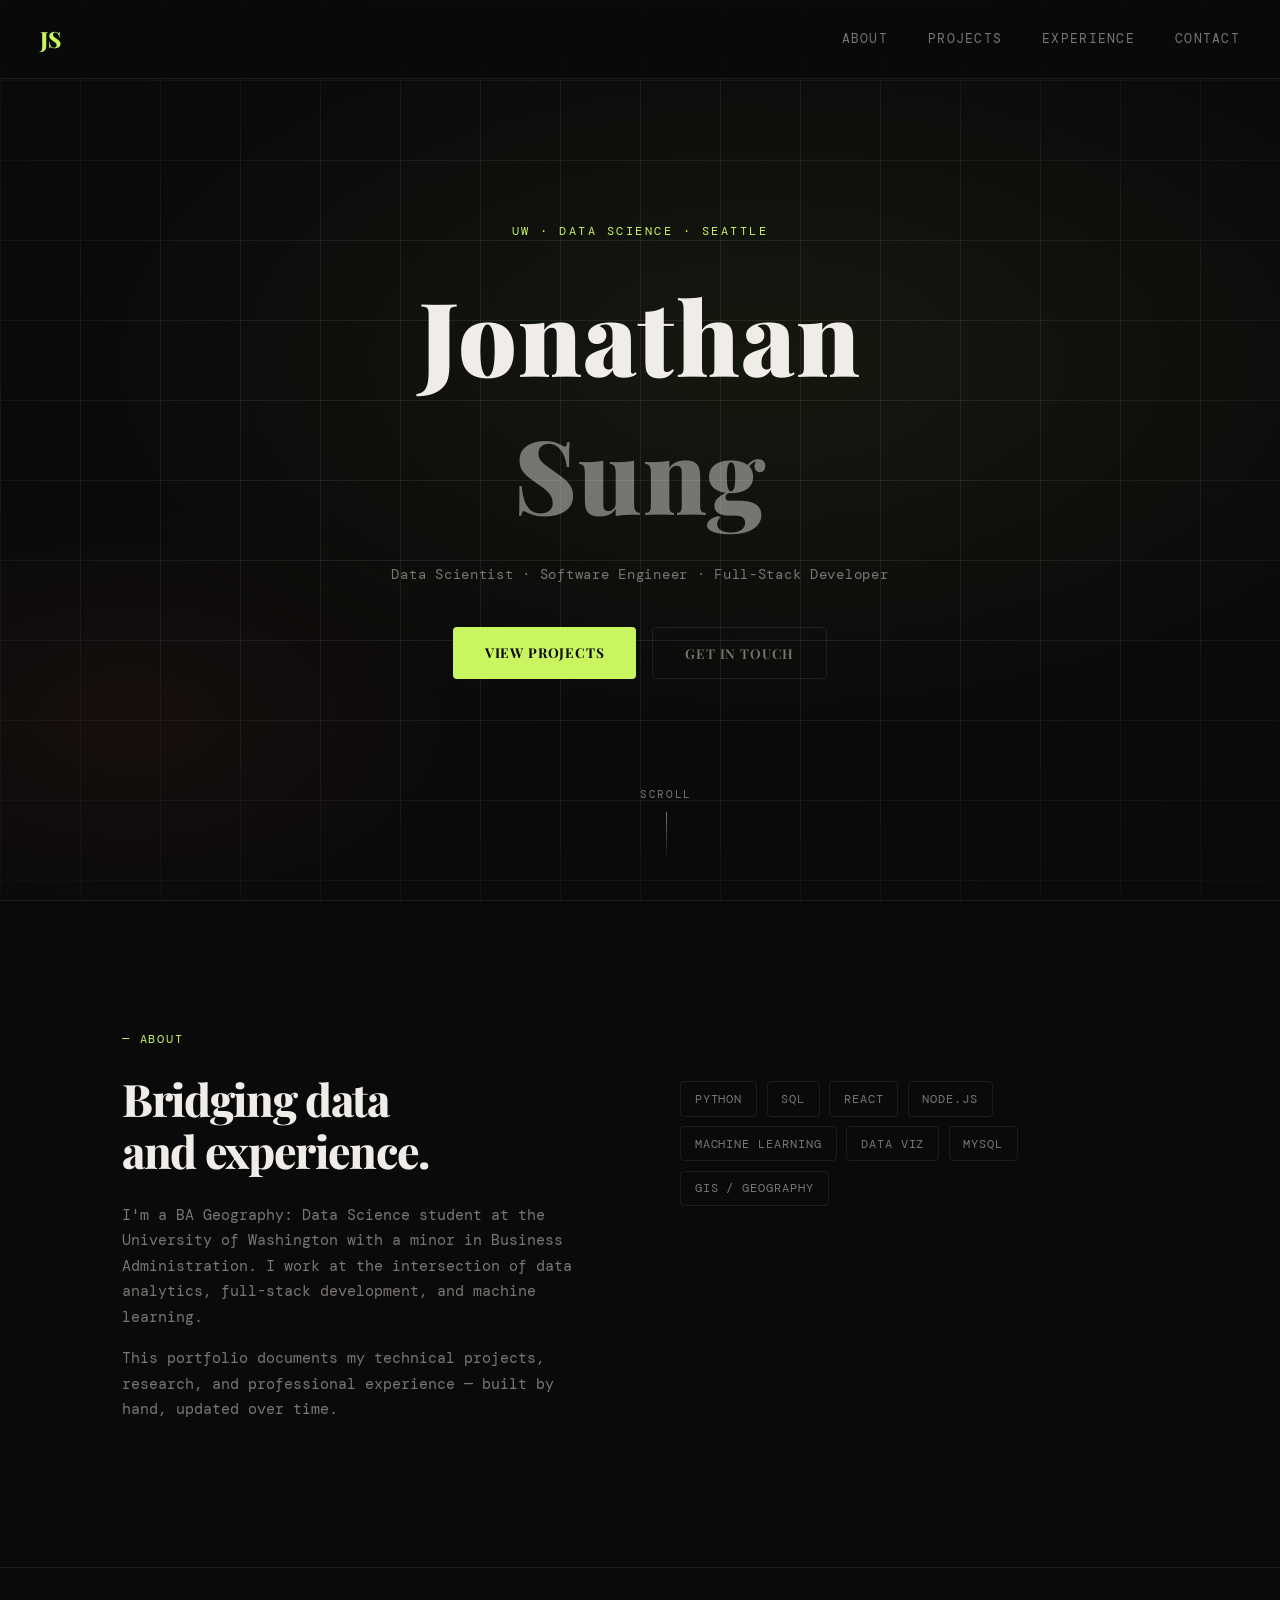
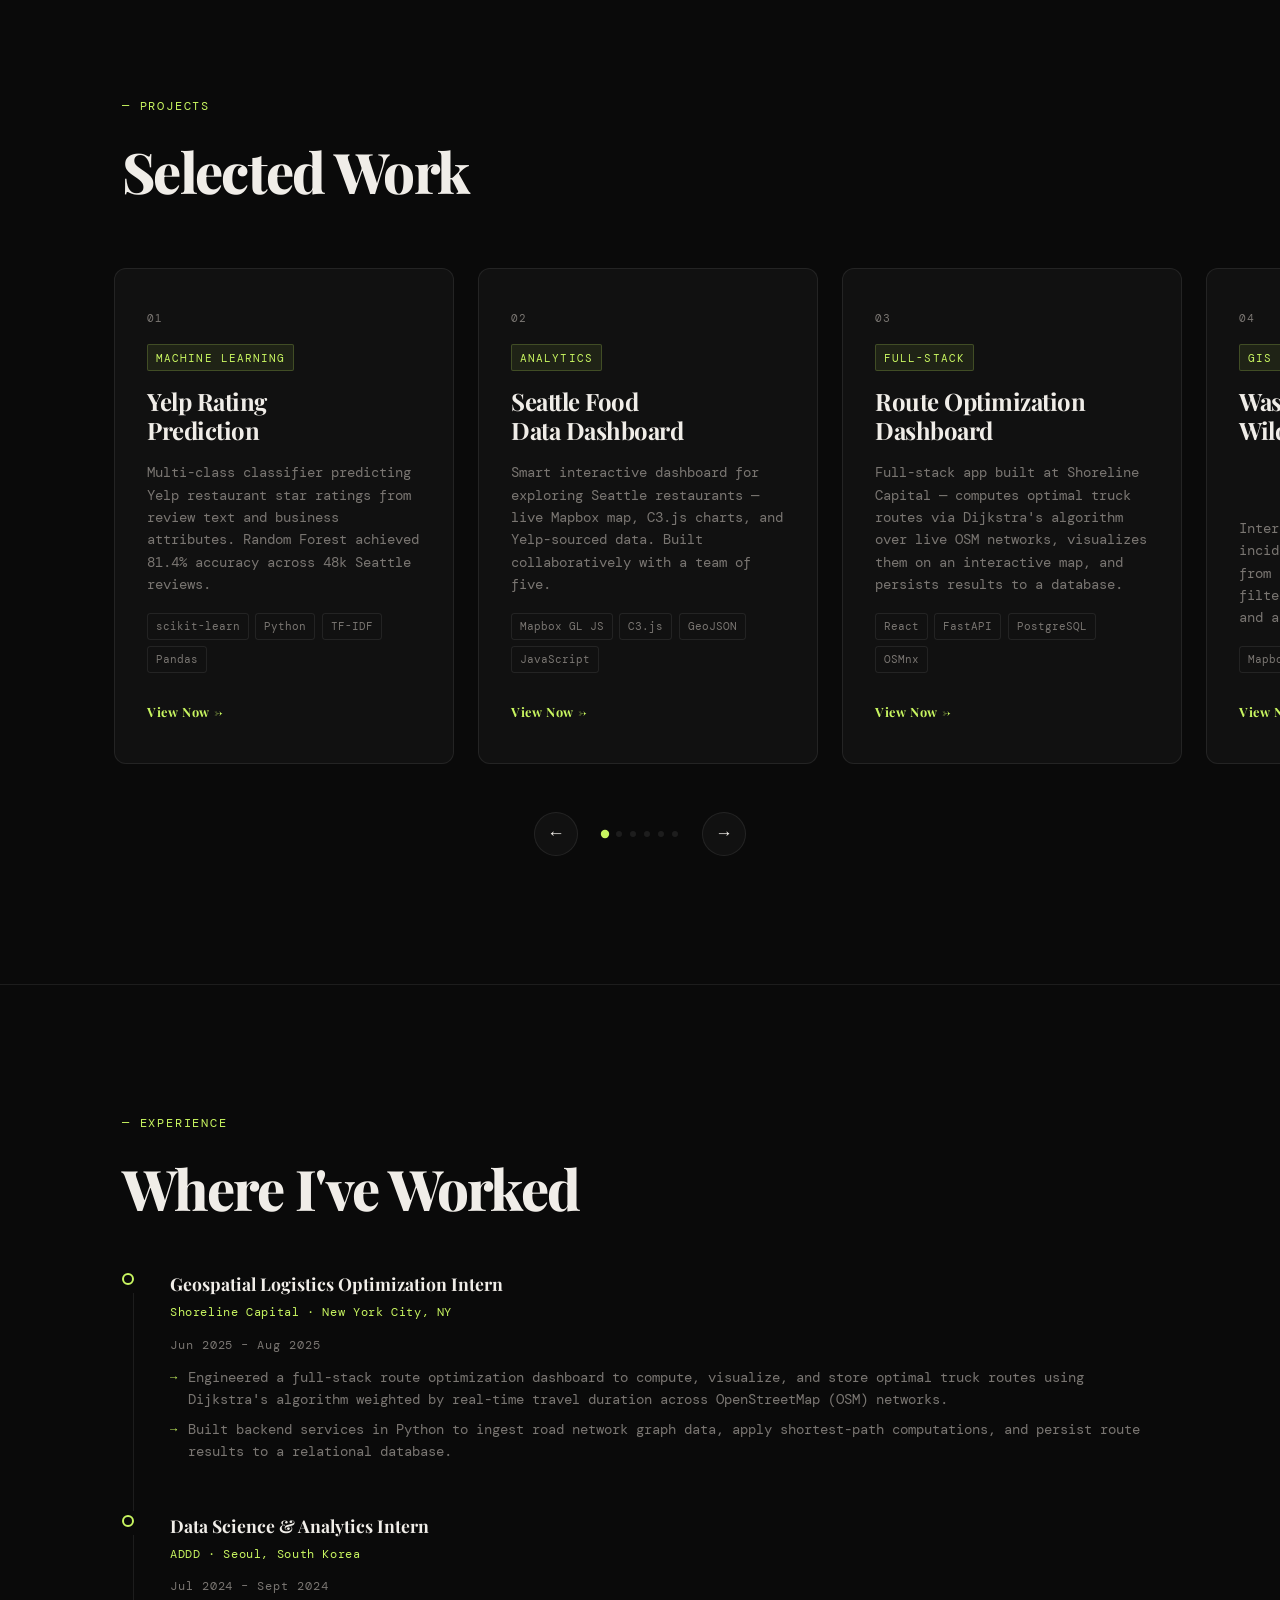
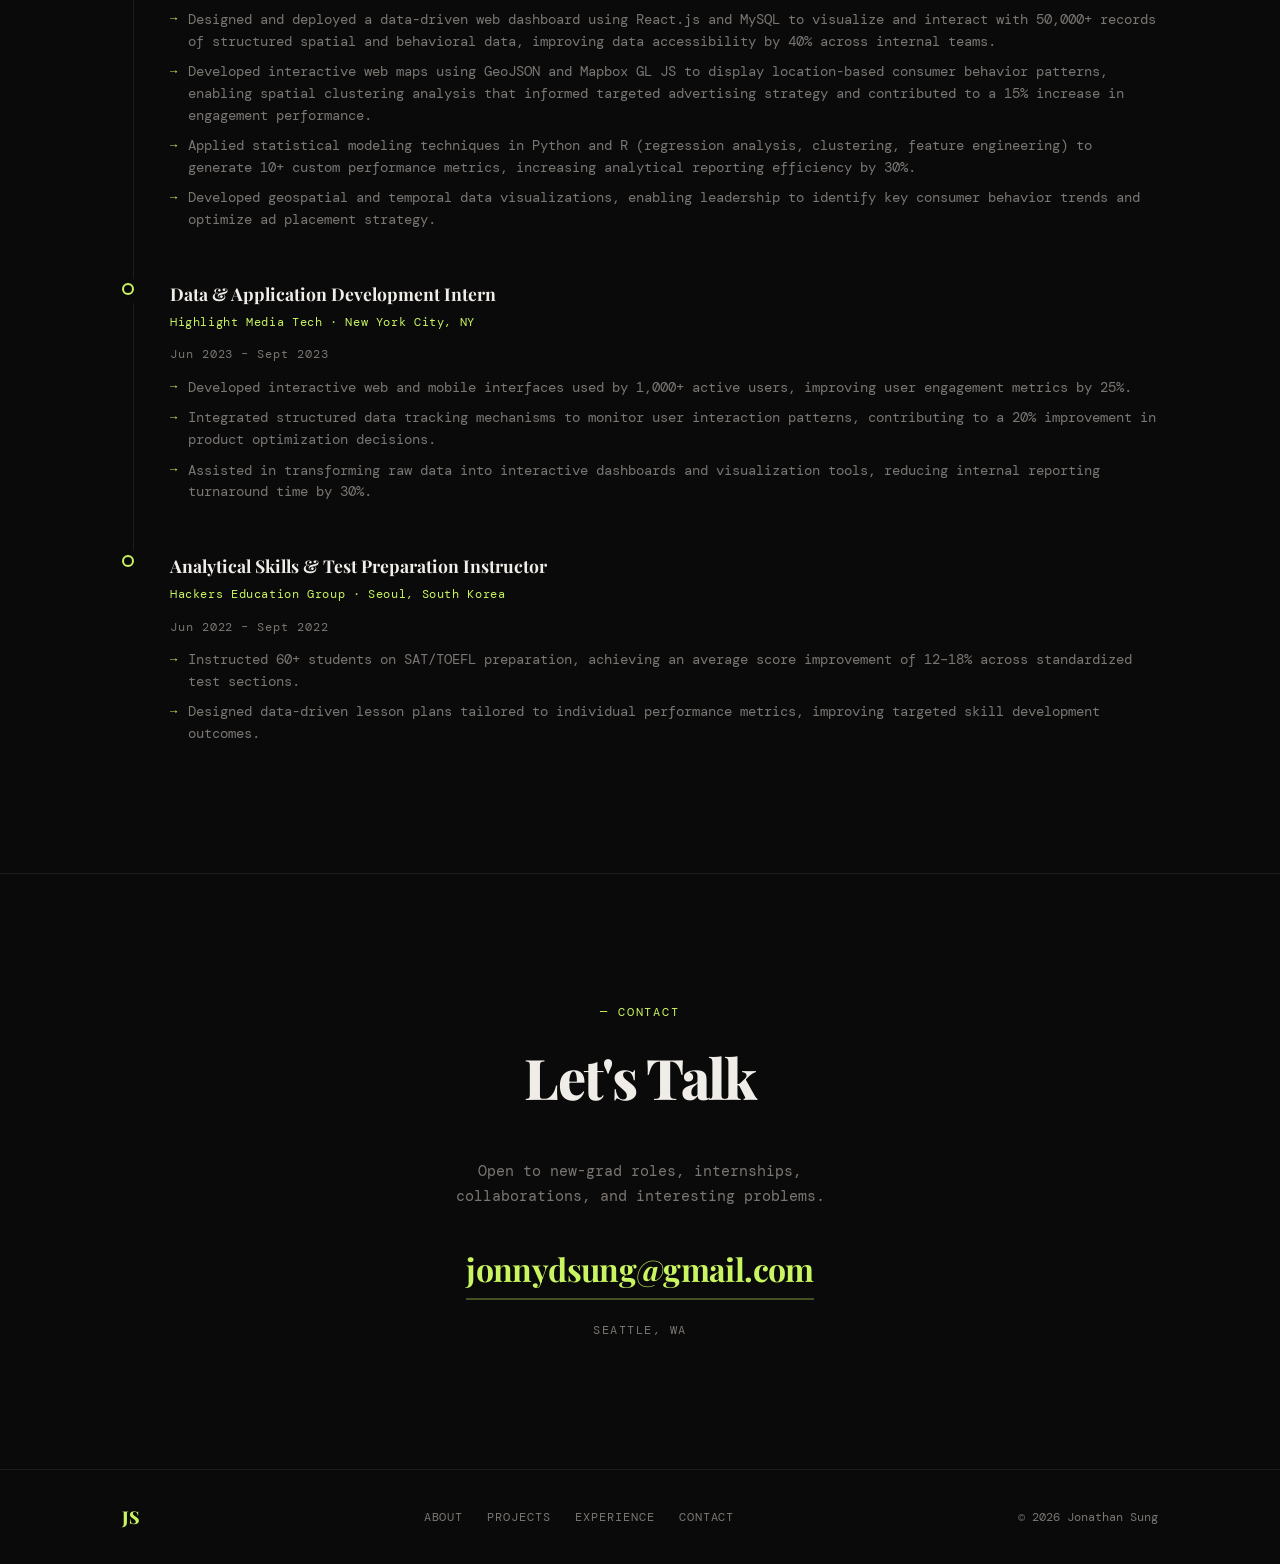
==== commit 4a1951d0: "changed experience to reflect role" ====
--- a/index.html
+++ b/index.html
@@ -192,7 +192,7 @@
         <div class="timeline-item">
           <div class="timeline-marker"></div>
           <div class="timeline-body">
-            <div class="timeline-role">Geospatial Data Science &amp; Analytics Intern</div>
+            <div class="timeline-role">Data Science &amp; Analytics Intern</div>
             <div class="timeline-company">ADDD · Seoul, South Korea</div>
             <div class="timeline-date">Jul 2024 – Sept 2024</div>
             <ul class="timeline-bullets">
